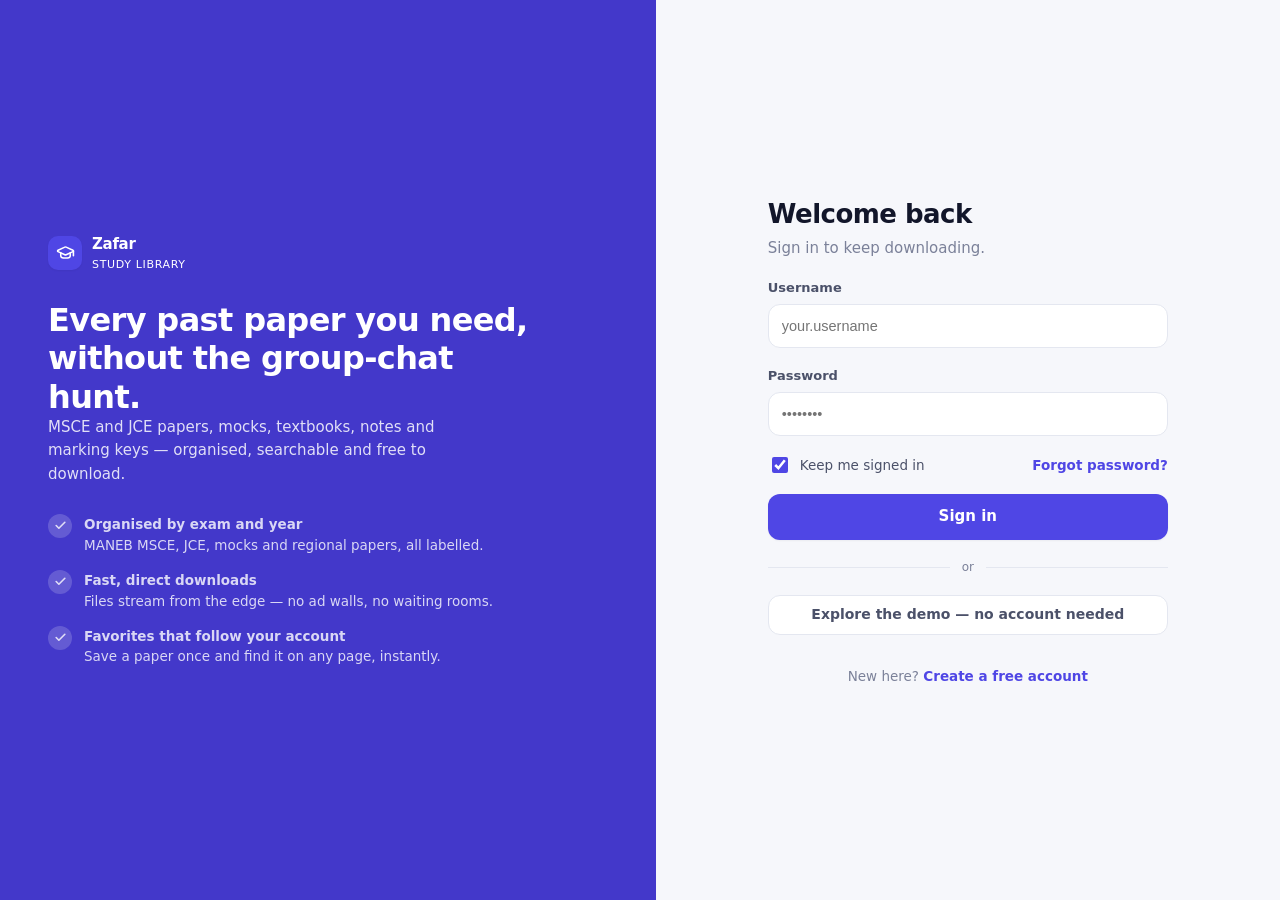
==== web/books.html @ 70df7e29 "Rebuild the Zafar frontend: design system, shared shell, demo fallback Replaces the copy-pasted per-" ====
<!DOCTYPE html>
<html lang="en" data-theme="light">
<head>
<meta charset="UTF-8">
<meta name="viewport" content="width=device-width, initial-scale=1">
<title>Books — Zafar</title>
<meta name="description" content="Browse and download senior and junior secondary school textbooks.">
<link rel="stylesheet" href="assets/css/app.css">
<script>try{var t=localStorage.getItem("zafar_theme");if(t)document.documentElement.setAttribute("data-theme",t);}catch(e){}</script>
</head>
<body>
  <div id="app"></div>

  <script src="assets/js/config.js"></script>
  <script src="assets/js/demo.js"></script>
  <script src="assets/js/shell.js"></script>
  <script src="assets/js/list.js"></script>
  <script>
    document.addEventListener("DOMContentLoaded", function () {
      var shell = ZafarShell.init({ active: "books", title: "Books", crumb: "Library" });
      if (!shell) return;
      ZafarList.init({
        section: "books",
        quotaKey: "books",
        itemLabel: "book",
        searchPlaceholder: "Search textbooks by title or form…",
        categories: ["Senior", "Junior"],
      }, shell);
    });
  </script>
</body>
</html>
---- web/assets/css/app.css ----
/* ============================================================
   Zafar — design system
   One stylesheet, token driven, light + dark.
   ============================================================ */

:root {
  /* Brand: cool indigo (trust / study) + one warm accent (amber) */
  --brand-50:  #eef2ff;
  --brand-100: #e0e7ff;
  --brand-200: #c7d2fe;
  --brand-400: #818cf8;
  --brand-500: #6366f1;
  --brand-600: #4f46e5;
  --brand-700: #4338ca;

  --accent-500: #f59e0b;
  --accent-600: #d97706;

  --ok-500: #059669;
  --ok-bg:  #ecfdf5;
  --warn-500: #b45309;
  --warn-bg: #fffbeb;
  --danger-500: #dc2626;
  --danger-bg: #fef2f2;

  /* Surfaces */
  --bg:        #f6f7fb;
  --surface:   #ffffff;
  --surface-2: #f2f4f9;
  --sidebar:   #ffffff;

  --text:      #12162a;
  --text-soft: #4b5169;
  --text-mute: #7b8199;

  --border:      #e4e7f0;
  --border-soft: #eef0f7;

  --ring: rgba(99, 102, 241, 0.35);

  --shadow-sm: 0 1px 2px rgba(18, 22, 42, 0.05);
  --shadow-md: 0 6px 18px -6px rgba(18, 22, 42, 0.14);
  --shadow-lg: 0 24px 48px -24px rgba(18, 22, 42, 0.28);

  --r-sm: 8px;
  --r-md: 12px;
  --r-lg: 16px;
  --r-xl: 22px;
  --r-full: 999px;

  --sidebar-w: 274px;
  --content-max: 1180px;

  --ease: cubic-bezier(0.22, 0.8, 0.3, 1);
}

html[data-theme="dark"] {
  --bg:        #0b0e1a;
  --surface:   #12162a;
  --surface-2: #181d34;
  --sidebar:   #0f1324;

  --text:      #eef0f8;
  --text-soft: #b7bdd3;
  --text-mute: #868da8;

  --border:      #252b45;
  --border-soft: #1c2138;

  --brand-50:  #1b1f3d;
  --brand-100: #232a52;

  --ok-bg:   #0c2b21;
  --warn-bg: #2c2109;
  --danger-bg: #2c1315;

  --shadow-sm: 0 1px 2px rgba(0, 0, 0, 0.4);
  --shadow-md: 0 8px 22px -8px rgba(0, 0, 0, 0.6);
  --shadow-lg: 0 28px 56px -28px rgba(0, 0, 0, 0.75);
}

* { box-sizing: border-box; }

html, body { height: 100%; }

body {
  margin: 0;
  background: var(--bg);
  color: var(--text);
  font-family: "Inter", ui-sans-serif, system-ui, -apple-system, "Segoe UI", Roboto,
    "Helvetica Neue", Arial, sans-serif;
  font-size: 15px;
  line-height: 1.55;
  -webkit-font-smoothing: antialiased;
  text-rendering: optimizeLegibility;
}

a { color: inherit; text-decoration: none; }
button { font: inherit; color: inherit; }
svg { flex: 0 0 auto; }

h1, h2, h3, h4 {
  margin: 0;
  letter-spacing: -0.02em;
  line-height: 1.2;
  font-weight: 700;
}

:focus-visible {
  outline: 2px solid var(--brand-500);
  outline-offset: 2px;
  border-radius: var(--r-sm);
}

::selection { background: var(--brand-200); color: var(--text); }

/* Scrollbars */
* { scrollbar-width: thin; scrollbar-color: var(--border) transparent; }
*::-webkit-scrollbar { width: 10px; height: 10px; }
*::-webkit-scrollbar-thumb {
  background: var(--border);
  border: 3px solid transparent;
  background-clip: content-box;
  border-radius: var(--r-full);
}

/* ============================================================
   App layout
   ============================================================ */

.app { min-height: 100vh; }

.sidebar {
  position: fixed;
  inset: 0 auto 0 0;
  width: var(--sidebar-w);
  display: flex;
  flex-direction: column;
  gap: 4px;
  background: var(--sidebar);
  border-right: 1px solid var(--border);
  padding: 18px 14px 14px;
  z-index: 60;
  transition: transform 0.28s var(--ease);
}

.sidebar-header {
  display: flex;
  align-items: center;
  justify-content: space-between;
  gap: 10px;
  padding: 0 6px 16px;
}

.brand { display: flex; align-items: center; gap: 10px; }

.brand-mark {
  width: 34px;
  height: 34px;
  border-radius: 10px;
  display: grid;
  place-items: center;
  background: var(--brand-600);
  color: #fff;
  box-shadow: var(--shadow-sm);
}

.brand-text { display: flex; flex-direction: column; }
.brand-name { font-weight: 700; letter-spacing: -0.02em; }
.brand-sub { font-size: 11px; color: var(--text-mute); letter-spacing: 0.06em; text-transform: uppercase; }

.icon-btn {
  width: 34px;
  height: 34px;
  display: grid;
  place-items: center;
  border: 1px solid var(--border);
  background: var(--surface);
  border-radius: var(--r-md);
  cursor: pointer;
  color: var(--text-soft);
  transition: background 0.15s var(--ease), color 0.15s var(--ease);
}
.icon-btn:hover { background: var(--surface-2); color: var(--text); }

.sidebar .icon-btn.close-btn { display: none; }

.nav {
  display: flex;
  flex-direction: column;
  gap: 2px;
  overflow-y: auto;
  flex: 1 1 auto;
  padding-bottom: 8px;
}

.nav-label {
  font-size: 11px;
  letter-spacing: 0.09em;
  text-transform: uppercase;
  color: var(--text-mute);
  font-weight: 600;
  padding: 14px 10px 6px;
}

.nav-item {
  display: flex;
  align-items: center;
  gap: 11px;
  padding: 9px 10px;
  border-radius: var(--r-md);
  color: var(--text-soft);
  font-weight: 500;
  cursor: pointer;
  user-select: none;
  transition: background 0.15s var(--ease), color 0.15s var(--ease);
}
.nav-item > svg { width: 18px; height: 18px; opacity: 0.8; }
.nav-item:hover { background: var(--surface-2); color: var(--text); }
.nav-item.active {
  background: var(--brand-50);
  color: var(--brand-700);
  font-weight: 600;
}
html[data-theme="dark"] .nav-item.active { color: var(--brand-200); }
.nav-item.active > svg { opacity: 1; }

.nav-item .chevron {
  margin-left: auto;
  width: 15px;
  height: 15px;
  opacity: 0.6;
  transition: transform 0.22s var(--ease);
}
.nav-item.open .chevron { transform: rotate(90deg); }

.sub-nav {
  display: grid;
  grid-template-rows: 0fr;
  transition: grid-template-rows 0.25s var(--ease);
  margin-left: 18px;
  border-left: 1px solid var(--border);
}
.sub-nav.open { grid-template-rows: 1fr; }
.sub-nav > div { overflow: hidden; display: flex; flex-direction: column; gap: 1px; padding-left: 8px; }
.sub-nav.open > div { padding-block: 3px; }

.sub-item {
  padding: 7px 10px;
  border-radius: var(--r-sm);
  font-size: 14px;
  color: var(--text-soft);
  cursor: pointer;
  display: flex;
  align-items: center;
}
.sub-item:hover { background: var(--surface-2); color: var(--text); }
.sub-item.active { color: var(--brand-600); font-weight: 600; }
html[data-theme="dark"] .sub-item.active { color: var(--brand-400); }

.pill {
  margin-left: auto;
  min-width: 20px;
  height: 20px;
  padding: 0 6px;
  border-radius: var(--r-full);
  background: var(--brand-600);
  color: #fff;
  font-size: 11px;
  font-weight: 700;
  display: inline-flex;
  align-items: center;
  justify-content: center;
}

.sidebar-footer {
  border-top: 1px solid var(--border-soft);
  padding-top: 10px;
  display: flex;
  flex-direction: column;
  gap: 4px;
}

.theme-row {
  display: flex;
  align-items: center;
  gap: 10px;
  padding: 8px 10px;
  font-size: 14px;
  color: var(--text-soft);
}
.switch {
  margin-left: auto;
  width: 42px;
  height: 24px;
  border-radius: var(--r-full);
  border: 1px solid var(--border);
  background: var(--surface-2);
  position: relative;
  cursor: pointer;
  transition: background 0.2s var(--ease), border-color 0.2s var(--ease);
}
.switch::after {
  content: "";
  position: absolute;
  top: 2px;
  left: 2px;
  width: 18px;
  height: 18px;
  border-radius: var(--r-full);
  background: var(--surface);
  box-shadow: var(--shadow-sm);
  transition: left 0.2s var(--ease);
}
.switch[aria-checked="true"] { background: var(--brand-600); border-color: var(--brand-600); }
.switch[aria-checked="true"]::after { left: 21px; }

.overlay {
  position: fixed;
  inset: 0;
  background: rgba(9, 12, 26, 0.5);
  backdrop-filter: blur(2px);
  opacity: 0;
  pointer-events: none;
  transition: opacity 0.25s var(--ease);
  z-index: 55;
}
.overlay.show { opacity: 1; pointer-events: auto; }

/* Main */
.main {
  margin-left: var(--sidebar-w);
  min-height: 100vh;
  display: flex;
  flex-direction: column;
}

.topbar {
  position: sticky;
  top: 0;
  z-index: 40;
  display: flex;
  align-items: center;
  gap: 14px;
  padding: 14px 26px;
  background: color-mix(in srgb, var(--bg) 82%, transparent);
  backdrop-filter: blur(10px);
  border-bottom: 1px solid var(--border-soft);
}
.hamburger { display: none; }

.topbar h1 { font-size: 19px; }
.topbar .crumb { font-size: 12px; color: var(--text-mute); font-weight: 500; }
.topbar-right { margin-left: auto; display: flex; align-items: center; gap: 10px; }

.count-tag {
  font-size: 13px;
  color: var(--text-soft);
  background: var(--surface);
  border: 1px solid var(--border);
  padding: 5px 11px;
  border-radius: var(--r-full);
  font-variant-numeric: tabular-nums;
  white-space: nowrap;
}

.content {
  width: 100%;
  max-width: var(--content-max);
  margin: 0 auto;
  padding: 24px 26px 64px;
  display: flex;
  flex-direction: column;
  gap: 20px;
}

/* ============================================================
   Buttons
   ============================================================ */

.btn {
  display: inline-flex;
  align-items: center;
  justify-content: center;
  gap: 8px;
  height: 40px;
  padding: 0 16px;
  border-radius: var(--r-md);
  border: 1px solid transparent;
  font-weight: 600;
  font-size: 14px;
  cursor: pointer;
  white-space: nowrap;
  transition: background 0.15s var(--ease), border-color 0.15s var(--ease),
    color 0.15s var(--ease), box-shadow 0.15s var(--ease);
}
.btn-primary { background: var(--brand-600); color: #fff; box-shadow: var(--shadow-sm); }
.btn-primary:hover { background: var(--brand-700); }
.btn-ghost { background: var(--surface); border-color: var(--border); color: var(--text-soft); }
.btn-ghost:hover { background: var(--surface-2); color: var(--text); }
.btn-sm { height: 34px; padding: 0 12px; font-size: 13px; }
.btn-lg { height: 46px; padding: 0 22px; font-size: 15px; }
.btn-block { width: 100%; }
.btn[disabled], .btn[aria-disabled="true"] { opacity: 0.55; cursor: not-allowed; }

/* ============================================================
   Cards / grid
   ============================================================ */

.panel {
  background: var(--surface);
  border: 1px solid var(--border);
  border-radius: var(--r-lg);
  box-shadow: var(--shadow-sm);
}

.section-head {
  display: flex;
  align-items: baseline;
  gap: 12px;
  flex-wrap: wrap;
}
.section-head h2 { font-size: 16px; }
.section-head p { margin: 0; color: var(--text-mute); font-size: 13px; }
.section-head .spacer { margin-left: auto; }

.grid {
  display: grid;
  gap: 14px;
  grid-template-columns: repeat(auto-fill, minmax(272px, 1fr));
}
.grid-stats { grid-template-columns: repeat(auto-fit, minmax(200px, 1fr)); }

/* Document card */
.doc {
  background: var(--surface);
  border: 1px solid var(--border);
  border-radius: var(--r-lg);
  padding: 16px;
  display: flex;
  flex-direction: column;
  gap: 12px;
  box-shadow: var(--shadow-sm);
  transition: border-color 0.16s var(--ease), box-shadow 0.16s var(--ease);
}
.doc:hover { border-color: var(--brand-200); box-shadow: var(--shadow-md); }
html[data-theme="dark"] .doc:hover { border-color: var(--brand-500); }

.doc-top { display: flex; align-items: center; gap: 8px; }

.badge {
  display: inline-flex;
  align-items: center;
  gap: 6px;
  font-size: 11.5px;
  font-weight: 600;
  letter-spacing: 0.02em;
  padding: 4px 9px;
  border-radius: var(--r-full);
  background: var(--brand-50);
  color: var(--brand-700);
  border: 1px solid var(--brand-100);
}
html[data-theme="dark"] .badge { color: var(--brand-200); border-color: transparent; }
.badge-soft { background: var(--surface-2); color: var(--text-soft); border-color: var(--border); }
.badge-ok { background: var(--ok-bg); color: var(--ok-500); border-color: transparent; }
.badge-warn { background: var(--warn-bg); color: var(--warn-500); border-color: transparent; }

.fav-btn {
  margin-left: auto;
  width: 32px;
  height: 32px;
  display: grid;
  place-items: center;
  border-radius: var(--r-md);
  border: 1px solid var(--border);
  background: var(--surface);
  color: var(--text-mute);
  cursor: pointer;
  transition: color 0.15s var(--ease), background 0.15s var(--ease), border-color 0.15s var(--ease);
}
.fav-btn:hover { color: var(--danger-500); border-color: var(--danger-500); }
.fav-btn.on { color: #fff; background: var(--danger-500); border-color: var(--danger-500); }
.fav-btn.on svg { fill: currentColor; }
.fav-btn.bounce { animation: pop 0.3s var(--ease); }

@keyframes pop {
  0% { transform: scale(1); }
  45% { transform: scale(1.18); }
  100% { transform: scale(1); }
}

.doc-title {
  font-weight: 650;
  font-size: 15px;
  letter-spacing: -0.01em;
  display: -webkit-box;
  -webkit-line-clamp: 2;
  -webkit-box-orient: vertical;
  overflow: hidden;
  min-height: 2.6em;
}

.doc-foot {
  display: flex;
  align-items: center;
  gap: 12px;
  padding-top: 12px;
  border-top: 1px solid var(--border-soft);
  margin-top: auto;
}

.file-meta { display: flex; align-items: center; gap: 10px; min-width: 0; }
.file-glyph {
  width: 36px;
  height: 36px;
  border-radius: var(--r-md);
  display: grid;
  place-items: center;
  background: var(--danger-bg);
  color: var(--danger-500);
}
.file-meta .lines { min-width: 0; line-height: 1.3; }
.file-meta .size { font-size: 13px; font-weight: 600; }
.file-meta .type { font-size: 12px; color: var(--text-mute); }
.doc-foot .btn { margin-left: auto; }

/* Stat card */
.stat {
  background: var(--surface);
  border: 1px solid var(--border);
  border-radius: var(--r-lg);
  padding: 16px;
  display: flex;
  flex-direction: column;
  gap: 8px;
  box-shadow: var(--shadow-sm);
}
.stat-head { display: flex; align-items: center; gap: 10px; }
.stat-glyph {
  width: 34px;
  height: 34px;
  border-radius: 10px;
  display: grid;
  place-items: center;
  background: var(--brand-50);
  color: var(--brand-600);
}
html[data-theme="dark"] .stat-glyph { color: var(--brand-400); }
.stat-label { font-size: 13px; color: var(--text-mute); font-weight: 500; }
.stat-value { font-size: 27px; font-weight: 700; letter-spacing: -0.03em; font-variant-numeric: tabular-nums; }
.stat-foot { font-size: 12.5px; color: var(--text-mute); }

.meter { height: 6px; border-radius: var(--r-full); background: var(--surface-2); overflow: hidden; }
.meter > i { display: block; height: 100%; background: var(--brand-600); border-radius: inherit; transition: width 0.5s var(--ease); }
.meter.low > i { background: var(--accent-500); }
.meter.out > i { background: var(--danger-500); }

/* Hero / greeting */
.hero {
  border-radius: var(--r-xl);
  padding: 26px 28px;
  background: var(--brand-600);
  color: #fff;
  display: flex;
  align-items: center;
  gap: 24px;
  flex-wrap: wrap;
  box-shadow: var(--shadow-md);
}
.hero h2 { font-size: 24px; }
.hero p { margin: 6px 0 0; color: rgba(255, 255, 255, 0.84); max-width: 54ch; }
.hero .hero-actions { margin-left: auto; display: flex; gap: 10px; flex-wrap: wrap; }
.hero .btn-ghost {
  background: rgba(255, 255, 255, 0.14);
  border-color: rgba(255, 255, 255, 0.28);
  color: #fff;
}
.hero .btn-ghost:hover { background: rgba(255, 255, 255, 0.24); color: #fff; }
.hero .btn-primary { background: #fff; color: var(--brand-700); }
.hero .btn-primary:hover { background: #eef2ff; }

/* ============================================================
   Search + filters
   ============================================================ */

.toolbar { display: flex; gap: 10px; flex-wrap: wrap; align-items: center; }

.search {
  position: relative;
  flex: 1 1 300px;
  min-width: 220px;
}
.search > svg {
  position: absolute;
  left: 13px;
  top: 50%;
  transform: translateY(-50%);
  width: 18px;
  height: 18px;
  color: var(--text-mute);
  pointer-events: none;
}
.search input {
  width: 100%;
  height: 44px;
  padding: 0 14px 0 42px;
  border-radius: var(--r-md);
  border: 1px solid var(--border);
  background: var(--surface);
  color: var(--text);
  font-size: 14.5px;
  transition: border-color 0.15s var(--ease), box-shadow 0.15s var(--ease);
}
.search input::placeholder { color: var(--text-mute); }
.search input:focus {
  outline: none;
  border-color: var(--brand-500);
  box-shadow: 0 0 0 3px var(--ring);
}

.select {
  height: 44px;
  padding: 0 34px 0 13px;
  border-radius: var(--r-md);
  border: 1px solid var(--border);
  background: var(--surface);
  color: var(--text);
  font-size: 14px;
  cursor: pointer;
  appearance: none;
  background-image: url("data:image/svg+xml,%3Csvg xmlns='http://www.w3.org/2000/svg' viewBox='0 0 24 24' fill='none' stroke='%237b8199' stroke-width='2' stroke-linecap='round'%3E%3Cpath d='m6 9 6 6 6-6'/%3E%3C/svg%3E");
  background-repeat: no-repeat;
  background-position: right 10px center;
  background-size: 16px;
}
.select:focus { outline: none; border-color: var(--brand-500); box-shadow: 0 0 0 3px var(--ring); }

.chips { display: flex; gap: 8px; flex-wrap: wrap; }
.chip {
  display: inline-flex;
  align-items: center;
  gap: 7px;
  height: 30px;
  padding: 0 11px;
  border-radius: var(--r-full);
  background: var(--brand-50);
  color: var(--brand-700);
  border: 1px solid var(--brand-100);
  font-size: 13px;
  font-weight: 600;
}
html[data-theme="dark"] .chip { color: var(--brand-200); border-color: transparent; }
.chip button {
  border: 0;
  background: transparent;
  cursor: pointer;
  padding: 0;
  line-height: 1;
  opacity: 0.7;
  font-size: 13px;
}
.chip button:hover { opacity: 1; }
.chip.clear {
  background: transparent;
  border-color: var(--border);
  color: var(--text-soft);
  cursor: pointer;
}
.chip.clear:hover { background: var(--surface-2); color: var(--text); }

/* ============================================================
   States
   ============================================================ */

.state {
  display: none;
  flex-direction: column;
  align-items: center;
  text-align: center;
  gap: 8px;
  padding: 56px 24px;
  background: var(--surface);
  border: 1px dashed var(--border);
  border-radius: var(--r-lg);
}
.state.show { display: flex; }
.state svg { width: 40px; height: 40px; color: var(--text-mute); margin-bottom: 4px; }
.state h3 { font-size: 16px; }
.state p { margin: 0; color: var(--text-mute); max-width: 44ch; }
.state .btn { margin-top: 10px; }
.state.danger svg { color: var(--danger-500); }

.skeleton { display: grid; gap: 14px; grid-template-columns: repeat(auto-fill, minmax(272px, 1fr)); }
.sk-card {
  background: var(--surface);
  border: 1px solid var(--border);
  border-radius: var(--r-lg);
  padding: 16px;
  display: flex;
  flex-direction: column;
  gap: 12px;
}
.sk { border-radius: var(--r-sm); background: var(--surface-2); position: relative; overflow: hidden; }
.sk::after {
  content: "";
  position: absolute;
  inset: 0;
  background: linear-gradient(90deg, transparent, color-mix(in srgb, var(--surface) 70%, transparent), transparent);
  animation: shimmer 1.3s infinite;
}
@keyframes shimmer { from { transform: translateX(-100%); } to { transform: translateX(100%); } }
.sk-badge { width: 84px; height: 22px; border-radius: var(--r-full); }
.sk-title { width: 88%; height: 15px; }
.sk-title2 { width: 62%; height: 15px; }
.sk-foot { display: flex; align-items: center; gap: 12px; padding-top: 12px; border-top: 1px solid var(--border-soft); }
.sk-glyph { width: 36px; height: 36px; border-radius: var(--r-md); }
.sk-meta { width: 78px; height: 13px; }
.sk-btn { width: 108px; height: 34px; border-radius: var(--r-md); margin-left: auto; }

/* Toast */
.toast {
  position: fixed;
  left: 50%;
  bottom: 26px;
  transform: translate(-50%, 18px);
  z-index: 90;
  display: flex;
  align-items: center;
  gap: 9px;
  max-width: min(92vw, 420px);
  padding: 11px 16px;
  border-radius: var(--r-full);
  background: var(--text);
  color: var(--bg);
  font-size: 14px;
  font-weight: 500;
  box-shadow: var(--shadow-lg);
  opacity: 0;
  pointer-events: none;
  transition: opacity 0.2s var(--ease), transform 0.24s var(--ease);
}
.toast.show { opacity: 1; transform: translate(-50%, 0); }

/* Recent list */
.list { display: flex; flex-direction: column; }
.list-row {
  display: flex;
  align-items: center;
  gap: 12px;
  padding: 12px 16px;
  border-top: 1px solid var(--border-soft);
}
.list-row:first-child { border-top: 0; }
.list-row .lines { min-width: 0; }
.list-row .name {
  font-weight: 600;
  font-size: 14px;
  white-space: nowrap;
  overflow: hidden;
  text-overflow: ellipsis;
}
.list-row .sub { font-size: 12.5px; color: var(--text-mute); }
.list-row .when { margin-left: auto; font-size: 12.5px; color: var(--text-mute); white-space: nowrap; }

/* ============================================================
   Auth page
   ============================================================ */

.auth {
  min-height: 100vh;
  display: grid;
  grid-template-columns: 1.05fr 1fr;
}
.auth-aside {
  background: var(--brand-700);
  color: #fff;
  padding: 48px;
  display: flex;
  flex-direction: column;
  gap: 28px;
  justify-content: center;
}
.auth-aside .brand-name, .auth-aside .brand-sub { color: #fff; }
.auth-aside h2 { font-size: 32px; max-width: 22ch; }
.auth-aside p { color: rgba(255, 255, 255, 0.84); max-width: 44ch; margin: 0; }
.auth-points { display: flex; flex-direction: column; gap: 14px; }
.auth-point { display: flex; gap: 12px; align-items: flex-start; }
.auth-point .tick {
  width: 24px; height: 24px; border-radius: var(--r-full);
  background: rgba(255,255,255,0.18); display: grid; place-items: center; flex: 0 0 auto;
}
.auth-point b { display: block; font-weight: 650; }
.auth-point span { color: rgba(255, 255, 255, 0.8); font-size: 13.5px; }

.auth-main { display: grid; place-items: center; padding: 40px 24px; }
.auth-card { width: 100%; max-width: 400px; display: flex; flex-direction: column; gap: 18px; }

.field { display: flex; flex-direction: column; gap: 6px; }
.field label { font-size: 13px; font-weight: 600; color: var(--text-soft); }
.field input {
  height: 44px;
  padding: 0 13px;
  border-radius: var(--r-md);
  border: 1px solid var(--border);
  background: var(--surface);
  color: var(--text);
  font-size: 14.5px;
}
.field input:focus { outline: none; border-color: var(--brand-500); box-shadow: 0 0 0 3px var(--ring); }
.field .hint { font-size: 12px; color: var(--text-mute); }

.checkbox { display: flex; align-items: center; gap: 9px; font-size: 13.5px; color: var(--text-soft); }
.checkbox input { width: 16px; height: 16px; accent-color: var(--brand-600); }

.auth-alt { font-size: 13.5px; color: var(--text-mute); text-align: center; }
.auth-alt a { color: var(--brand-600); font-weight: 600; }

.divider { display: flex; align-items: center; gap: 12px; color: var(--text-mute); font-size: 12px; }
.divider::before, .divider::after { content: ""; height: 1px; background: var(--border); flex: 1; }

/* ============================================================
   Landing
   ============================================================ */

.landing-nav {
  position: sticky;
  top: 0;
  z-index: 40;
  display: flex;
  align-items: center;
  gap: 18px;
  padding: 14px 26px;
  background: color-mix(in srgb, var(--bg) 85%, transparent);
  backdrop-filter: blur(10px);
  border-bottom: 1px solid var(--border-soft);
}
.landing-nav .links { margin-left: auto; display: flex; align-items: center; gap: 6px; }
.landing-nav .links a { padding: 8px 12px; border-radius: var(--r-md); color: var(--text-soft); font-weight: 500; font-size: 14px; }
.landing-nav .links a:hover { background: var(--surface-2); color: var(--text); }

.wrap { max-width: var(--content-max); margin: 0 auto; padding: 0 26px; }

.landing-hero { padding: 76px 0 56px; text-align: center; display: flex; flex-direction: column; align-items: center; gap: 18px; }
.landing-hero h1 { font-size: clamp(34px, 5.2vw, 56px); max-width: 20ch; letter-spacing: -0.035em; }
.landing-hero .lede { font-size: clamp(16px, 1.7vw, 19px); color: var(--text-soft); max-width: 58ch; margin: 0; }
.eyebrow {
  display: inline-flex; align-items: center; gap: 8px;
  padding: 6px 12px; border-radius: var(--r-full);
  background: var(--brand-50); color: var(--brand-700);
  border: 1px solid var(--brand-100);
  font-size: 13px; font-weight: 600;
}
html[data-theme="dark"] .eyebrow { color: var(--brand-200); border-color: transparent; }
.hero-cta { display: flex; gap: 12px; flex-wrap: wrap; justify-content: center; }

.feature { padding: 18px; display: flex; flex-direction: column; gap: 8px; }
.feature .stat-glyph { width: 38px; height: 38px; }
.feature h3 { font-size: 15.5px; }
.feature p { margin: 0; color: var(--text-soft); font-size: 14px; }

.section { padding: 46px 0; display: flex; flex-direction: column; gap: 22px; }
.section-title { text-align: center; display: flex; flex-direction: column; gap: 8px; align-items: center; }
.section-title h2 { font-size: clamp(24px, 3vw, 32px); }
.section-title p { margin: 0; color: var(--text-soft); max-width: 56ch; }

.footer {
  border-top: 1px solid var(--border);
  padding: 26px;
  color: var(--text-mute);
  font-size: 13.5px;
  display: flex;
  gap: 14px;
  flex-wrap: wrap;
  align-items: center;
  justify-content: center;
}

/* Accordion (help) */
.qa { border-top: 1px solid var(--border-soft); }
.qa:first-child { border-top: 0; }
.qa summary {
  cursor: pointer;
  padding: 16px;
  font-weight: 600;
  display: flex;
  align-items: center;
  gap: 10px;
  list-style: none;
}
.qa summary::-webkit-details-marker { display: none; }
.qa summary::after {
  content: "";
  margin-left: auto;
  width: 9px; height: 9px;
  border-right: 2px solid var(--text-mute);
  border-bottom: 2px solid var(--text-mute);
  transform: rotate(45deg);
  transition: transform 0.2s var(--ease);
}
.qa[open] summary::after { transform: rotate(-135deg); }
.qa .qa-body { padding: 0 16px 16px; color: var(--text-soft); max-width: 76ch; }
.qa .qa-body p { margin: 0 0 8px; }

/* Utility */
.sr-only {
  position: absolute; width: 1px; height: 1px; padding: 0; margin: -1px;
  overflow: hidden; clip: rect(0 0 0 0); white-space: nowrap; border: 0;
}
.stack { display: flex; flex-direction: column; gap: 14px; }
.row { display: flex; align-items: center; gap: 10px; flex-wrap: wrap; }

/* ============================================================
   Responsive
   ============================================================ */

@media (max-width: 1024px) {
  .auth { grid-template-columns: 1fr; }
  .auth-aside { display: none; }
}

@media (max-width: 900px) {
  .sidebar { transform: translateX(-100%); box-shadow: var(--shadow-lg); }
  .sidebar.open { transform: none; }
  .sidebar .icon-btn.close-btn { display: grid; }
  .main { margin-left: 0; }
  .hamburger { display: grid; }
  .content { padding: 18px 16px 56px; }
  .topbar { padding: 12px 16px; }
  .hero { padding: 22px; }
  .hero .hero-actions { margin-left: 0; width: 100%; }
  .landing-nav .links a.nav-hide { display: none; }
}

@media (max-width: 560px) {
  .grid, .skeleton { grid-template-columns: 1fr; }
  .topbar .crumb { display: none; }
  .landing-hero { padding: 48px 0 32px; }
}

@media (prefers-reduced-motion: reduce) {
  *, *::after, *::before { animation-duration: 0.01ms !important; transition-duration: 0.01ms !important; }
}
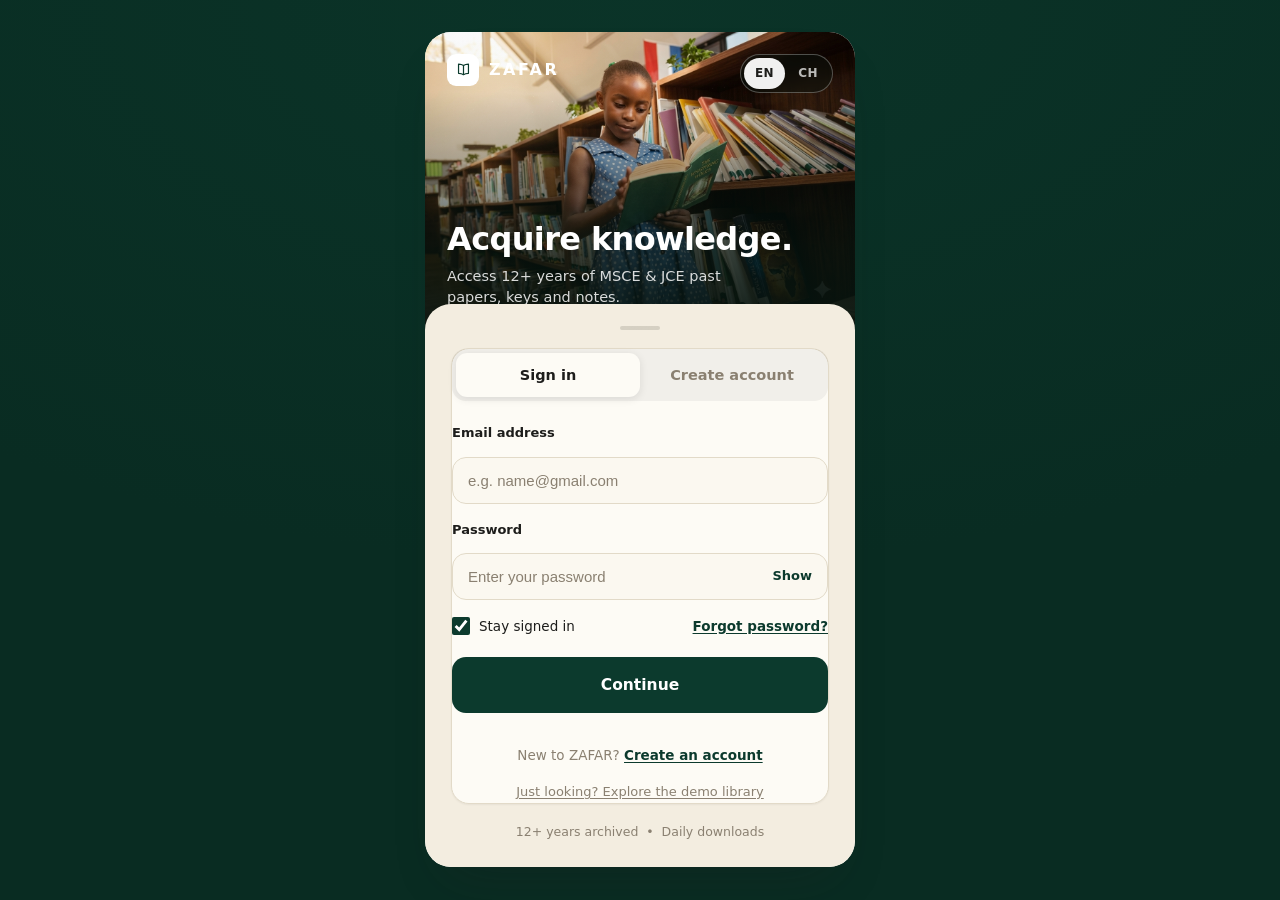
==== commit a05c5053: "Retheme to the ZAFAR auth palette and rebuild the auth screen Colour tokens now derive from the auth" ====
--- a/web/books.html
+++ b/web/books.html
@@ -3,6 +3,7 @@
 <head>
 <meta charset="UTF-8">
 <meta name="viewport" content="width=device-width, initial-scale=1">
+<meta name="theme-color" content="#0c3a2d">
 <title>Books — Zafar</title>
 <meta name="description" content="Browse and download senior and junior secondary school textbooks.">
 <link rel="stylesheet" href="assets/css/app.css">
--- a/web/assets/css/app.css
+++ b/web/assets/css/app.css
@@ -3,49 +3,53 @@
    One stylesheet, token driven, light + dark.
    ============================================================ */
 
+/* Palette taken from the ZAFAR auth screen: deep forest green on warm
+   cream, with the wood/ochre tones of the hero photo as the one accent.
+   Every colour in the app derives from these tokens. */
 :root {
-  /* Brand: cool indigo (trust / study) + one warm accent (amber) */
-  --brand-50:  #eef2ff;
-  --brand-100: #e0e7ff;
-  --brand-200: #c7d2fe;
-  --brand-400: #818cf8;
-  --brand-500: #6366f1;
-  --brand-600: #4f46e5;
-  --brand-700: #4338ca;
-
-  --accent-500: #f59e0b;
-  --accent-600: #d97706;
-
-  --ok-500: #059669;
-  --ok-bg:  #ecfdf5;
-  --warn-500: #b45309;
-  --warn-bg: #fffbeb;
-  --danger-500: #dc2626;
-  --danger-bg: #fef2f2;
-
-  /* Surfaces */
-  --bg:        #f6f7fb;
-  --surface:   #ffffff;
-  --surface-2: #f2f4f9;
-  --sidebar:   #ffffff;
-
-  --text:      #12162a;
-  --text-soft: #4b5169;
-  --text-mute: #7b8199;
-
-  --border:      #e4e7f0;
-  --border-soft: #eef0f7;
-
-  --ring: rgba(99, 102, 241, 0.35);
-
-  --shadow-sm: 0 1px 2px rgba(18, 22, 42, 0.05);
-  --shadow-md: 0 6px 18px -6px rgba(18, 22, 42, 0.14);
-  --shadow-lg: 0 24px 48px -24px rgba(18, 22, 42, 0.28);
-
-  --r-sm: 8px;
-  --r-md: 12px;
-  --r-lg: 16px;
-  --r-xl: 22px;
+  --brand-50:  #e8efeb;
+  --brand-100: #d3e1da;
+  --brand-200: #a9c6b8;
+  --brand-400: #4a7c6a;
+  --brand-500: #175946;
+  --brand-600: #0c3a2d;
+  --brand-700: #092c22;
+
+  /* One warm accent, lifted from the bookshelf wood in the hero photo. */
+  --accent-500: #b4762a;
+  --accent-600: #92601f;
+
+  --ok-500: #146c43;
+  --ok-bg:  #e5efe9;
+  --warn-500: #8a5a12;
+  --warn-bg: #f6eeda;
+  --danger-500: #b3261e;
+  --danger-bg: #f8e8e6;
+
+  /* Surfaces — cream paper, not grey */
+  --bg:        #efe9dc;
+  --surface:   #fdfbf5;
+  --surface-2: #f4eee1;
+  --sidebar:   #fdfbf5;
+  --field:     #fbf8f0;
+
+  --text:      #1d1d1b;
+  --text-soft: #4c4840;
+  --text-mute: #8a8071;
+
+  --border:      #e2dac8;
+  --border-soft: #ece6d7;
+
+  --ring: rgba(12, 58, 45, 0.22);
+
+  --shadow-sm: 0 1px 2px rgba(29, 29, 27, 0.05);
+  --shadow-md: 0 8px 20px -8px rgba(29, 29, 27, 0.16);
+  --shadow-lg: 0 26px 52px -24px rgba(29, 29, 27, 0.32);
+
+  --r-sm: 9px;
+  --r-md: 13px;
+  --r-lg: 18px;
+  --r-xl: 26px;
   --r-full: 999px;
 
   --sidebar-w: 274px;
@@ -55,28 +59,40 @@
 }
 
 html[data-theme="dark"] {
-  --bg:        #0b0e1a;
-  --surface:   #12162a;
-  --surface-2: #181d34;
-  --sidebar:   #0f1324;
-
-  --text:      #eef0f8;
-  --text-soft: #b7bdd3;
-  --text-mute: #868da8;
-
-  --border:      #252b45;
-  --border-soft: #1c2138;
-
-  --brand-50:  #1b1f3d;
-  --brand-100: #232a52;
-
-  --ok-bg:   #0c2b21;
-  --warn-bg: #2c2109;
-  --danger-bg: #2c1315;
-
-  --shadow-sm: 0 1px 2px rgba(0, 0, 0, 0.4);
-  --shadow-md: 0 8px 22px -8px rgba(0, 0, 0, 0.6);
-  --shadow-lg: 0 28px 56px -28px rgba(0, 0, 0, 0.75);
+  /* Night library: the same green, dropped to near-black, cream text. */
+  --bg:        #0a1410;
+  --surface:   #10201a;
+  --surface-2: #172a22;
+  --sidebar:   #0c1a15;
+  --field:     #172a22;
+
+  --text:      #f2eee2;
+  --text-soft: #c4c0b2;
+  --text-mute: #8d9a90;
+
+  --border:      #24382e;
+  --border-soft: #1a2b23;
+
+  --brand-50:  #172a22;
+  --brand-100: #1f3a2f;
+  --brand-200: #a9c6b8;
+  --brand-400: #63a68d;
+  --brand-500: #34806a;
+  --brand-600: #2a7259;
+  --brand-700: #35866a;
+
+  --ok-500: #6fbf9a;
+  --ok-bg:   #142c22;
+  --warn-500: #d9a860;
+  --warn-bg: #2c2312;
+  --danger-500: #e58a82;
+  --danger-bg: #2e1715;
+
+  --ring: rgba(99, 166, 141, 0.3);
+
+  --shadow-sm: 0 1px 2px rgba(0, 0, 0, 0.45);
+  --shadow-md: 0 8px 22px -8px rgba(0, 0, 0, 0.65);
+  --shadow-lg: 0 28px 56px -28px rgba(0, 0, 0, 0.8);
 }
 
 * { box-sizing: border-box; }
@@ -166,7 +182,7 @@
 }
 
 .brand-text { display: flex; flex-direction: column; }
-.brand-name { font-weight: 700; letter-spacing: -0.02em; }
+.brand-name { font-weight: 700; font-size: 15px; letter-spacing: 0.18em; }
 .brand-sub { font-size: 11px; color: var(--text-mute); letter-spacing: 0.06em; text-transform: uppercase; }
 
 .icon-btn {
@@ -557,7 +573,24 @@
 .meter.out > i { background: var(--danger-500); }
 
 /* Hero / greeting */
+/* The auth screen lays a faint film grain over its cream card; the same
+   texture keeps these large flat green panels from looking like plastic. */
+.grain { position: relative; overflow: hidden; }
+.grain::after,
+.hero::after {
+  content: "";
+  position: absolute;
+  inset: 0;
+  pointer-events: none;
+  opacity: 0.06;
+  mix-blend-mode: overlay;
+  background-image: url("data:image/svg+xml;charset=UTF-8,%3Csvg xmlns='http://www.w3.org/2000/svg' width='140' height='140'%3E%3Cfilter id='n'%3E%3CfeTurbulence type='fractalNoise' baseFrequency='0.85' numOctaves='2' stitchTiles='stitch'/%3E%3CfeColorMatrix type='matrix' values='0 0 0 0 0 0 0 0 0 0 0 0 0 0 0 0 0 0 0.85 0'/%3E%3C/filter%3E%3Crect width='100%25' height='100%25' filter='url(%23n)'/%3E%3C/svg%3E");
+  background-size: 140px 140px;
+}
+
 .hero {
+  position: relative;
+  overflow: hidden;
   border-radius: var(--r-xl);
   padding: 26px 28px;
   background: var(--brand-600);
@@ -578,7 +611,7 @@
 }
 .hero .btn-ghost:hover { background: rgba(255, 255, 255, 0.24); color: #fff; }
 .hero .btn-primary { background: #fff; color: var(--brand-700); }
-.hero .btn-primary:hover { background: #eef2ff; }
+.hero .btn-primary:hover { background: #f7f2e8; }
 
 /* ============================================================
    Search + filters
@@ -607,7 +640,7 @@
   padding: 0 14px 0 42px;
   border-radius: var(--r-md);
   border: 1px solid var(--border);
-  background: var(--surface);
+  background: var(--field);
   color: var(--text);
   font-size: 14.5px;
   transition: border-color 0.15s var(--ease), box-shadow 0.15s var(--ease);
@@ -629,7 +662,7 @@
   font-size: 14px;
   cursor: pointer;
   appearance: none;
-  background-image: url("data:image/svg+xml,%3Csvg xmlns='http://www.w3.org/2000/svg' viewBox='0 0 24 24' fill='none' stroke='%237b8199' stroke-width='2' stroke-linecap='round'%3E%3Cpath d='m6 9 6 6 6-6'/%3E%3C/svg%3E");
+  background-image: url("data:image/svg+xml,%3Csvg xmlns='http://www.w3.org/2000/svg' viewBox='0 0 24 24' fill='none' stroke='%238a8071' stroke-width='2' stroke-linecap='round'%3E%3Cpath d='m6 9 6 6 6-6'/%3E%3C/svg%3E");
   background-repeat: no-repeat;
   background-position: right 10px center;
   background-size: 16px;
@@ -763,59 +796,10 @@
 .list-row .sub { font-size: 12.5px; color: var(--text-mute); }
 .list-row .when { margin-left: auto; font-size: 12.5px; color: var(--text-mute); white-space: nowrap; }
 
-/* ============================================================
-   Auth page
-   ============================================================ */
-
-.auth {
-  min-height: 100vh;
-  display: grid;
-  grid-template-columns: 1.05fr 1fr;
-}
-.auth-aside {
-  background: var(--brand-700);
-  color: #fff;
-  padding: 48px;
-  display: flex;
-  flex-direction: column;
-  gap: 28px;
-  justify-content: center;
-}
-.auth-aside .brand-name, .auth-aside .brand-sub { color: #fff; }
-.auth-aside h2 { font-size: 32px; max-width: 22ch; }
-.auth-aside p { color: rgba(255, 255, 255, 0.84); max-width: 44ch; margin: 0; }
-.auth-points { display: flex; flex-direction: column; gap: 14px; }
-.auth-point { display: flex; gap: 12px; align-items: flex-start; }
-.auth-point .tick {
-  width: 24px; height: 24px; border-radius: var(--r-full);
-  background: rgba(255,255,255,0.18); display: grid; place-items: center; flex: 0 0 auto;
-}
-.auth-point b { display: block; font-weight: 650; }
-.auth-point span { color: rgba(255, 255, 255, 0.8); font-size: 13.5px; }
-
-.auth-main { display: grid; place-items: center; padding: 40px 24px; }
-.auth-card { width: 100%; max-width: 400px; display: flex; flex-direction: column; gap: 18px; }
-
+/* Shared form primitives (used by the auth screen) */
 .field { display: flex; flex-direction: column; gap: 6px; }
-.field label { font-size: 13px; font-weight: 600; color: var(--text-soft); }
-.field input {
-  height: 44px;
-  padding: 0 13px;
-  border-radius: var(--r-md);
-  border: 1px solid var(--border);
-  background: var(--surface);
-  color: var(--text);
-  font-size: 14.5px;
-}
-.field input:focus { outline: none; border-color: var(--brand-500); box-shadow: 0 0 0 3px var(--ring); }
+.field label { font-size: 13px; font-weight: 600; color: var(--text); }
 .field .hint { font-size: 12px; color: var(--text-mute); }
-
-.checkbox { display: flex; align-items: center; gap: 9px; font-size: 13.5px; color: var(--text-soft); }
-.checkbox input { width: 16px; height: 16px; accent-color: var(--brand-600); }
-
-.auth-alt { font-size: 13.5px; color: var(--text-mute); text-align: center; }
-.auth-alt a { color: var(--brand-600); font-weight: 600; }
-
 .divider { display: flex; align-items: center; gap: 12px; color: var(--text-mute); font-size: 12px; }
 .divider::before, .divider::after { content: ""; height: 1px; background: var(--border); flex: 1; }
 
@@ -854,6 +838,19 @@
 html[data-theme="dark"] .eyebrow { color: var(--brand-200); border-color: transparent; }
 .hero-cta { display: flex; gap: 12px; flex-wrap: wrap; justify-content: center; }
 
+.landing-shot {
+  margin: 12px 0 0;
+  width: 100%;
+  border-radius: var(--r-xl);
+  overflow: hidden;
+  border: 1px solid var(--border);
+  box-shadow: var(--shadow-md);
+  aspect-ratio: 21 / 9;
+  background: var(--surface-2);
+}
+.landing-shot img { width: 100%; height: 100%; object-fit: cover; object-position: center 28%; display: block; }
+@media (max-width: 560px) { .landing-shot { aspect-ratio: 4 / 3; } }
+
 .feature { padding: 18px; display: flex; flex-direction: column; gap: 8px; }
 .feature .stat-glyph { width: 38px; height: 38px; }
 .feature h3 { font-size: 15.5px; }
@@ -913,11 +910,6 @@
 /* ============================================================
    Responsive
    ============================================================ */
-
-@media (max-width: 1024px) {
-  .auth { grid-template-columns: 1fr; }
-  .auth-aside { display: none; }
-}
 
 @media (max-width: 900px) {
   .sidebar { transform: translateX(-100%); box-shadow: var(--shadow-lg); }
